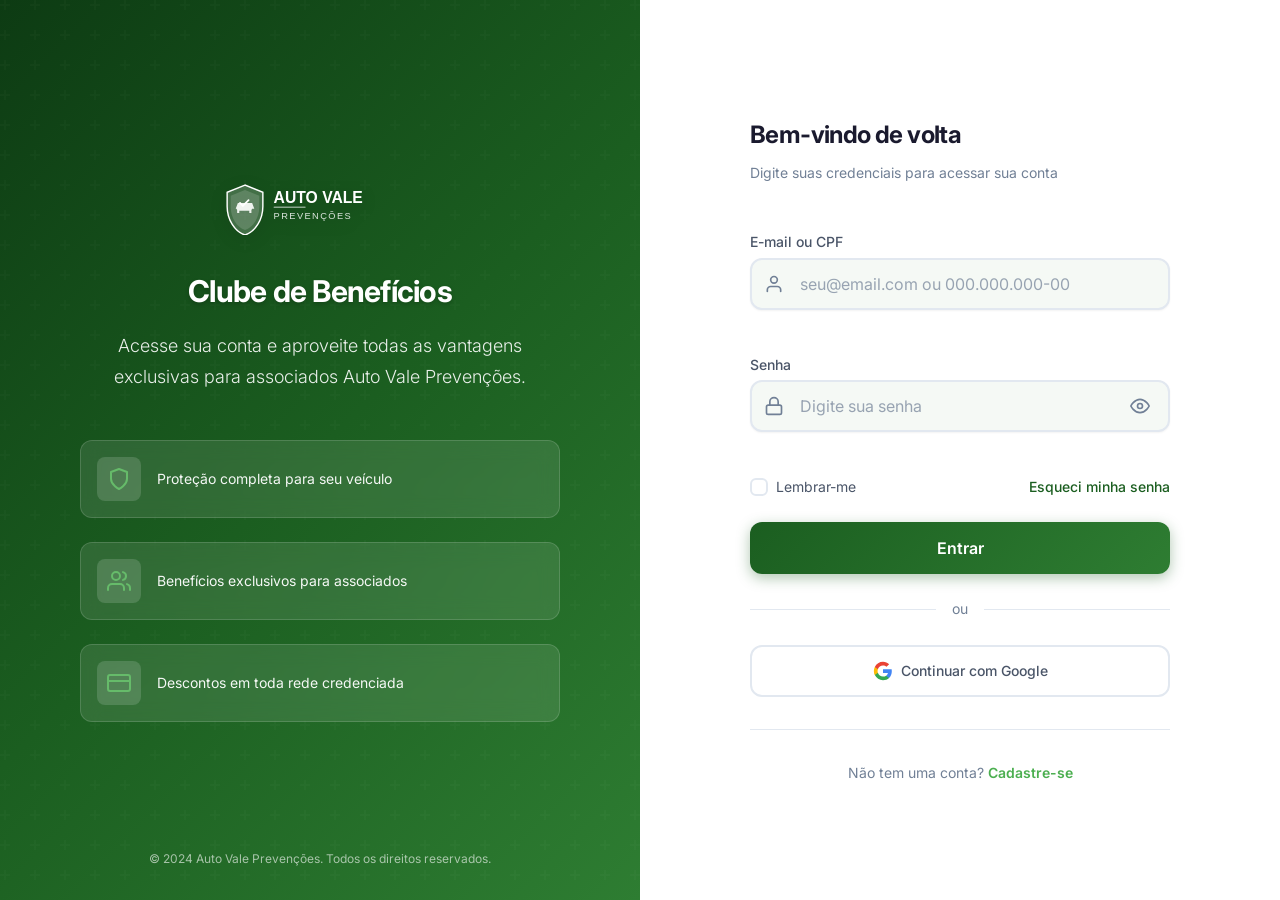
==== index.html @ e15c5bf7 "feat: Página de login Auto Vale Prevenções - Layout split-screen responsivo (branding + formulário) " ====
<!DOCTYPE html>
<html lang="pt-BR">
<head>
    <meta charset="UTF-8">
    <meta name="viewport" content="width=device-width, initial-scale=1.0">
    <meta name="description" content="Auto Vale Prevenções - Clube de Benefícios - Acesse sua conta">
    <meta name="theme-color" content="#1B5E20">
    <title>Login - Clube Auto Vale Prevenções</title>
    <link rel="preconnect" href="https://fonts.googleapis.com">
    <link rel="preconnect" href="https://fonts.gstatic.com" crossorigin>
    <link href="https://fonts.googleapis.com/css2?family=Inter:wght@300;400;500;600;700&display=swap" rel="stylesheet">
    <link rel="stylesheet" href="styles.css">
    <link rel="icon" type="image/svg+xml" href="assets/favicon.svg">
</head>
<body>
    <div class="login-container">
        <!-- Painel Esquerdo - Branding -->
        <div class="branding-panel">
            <div class="branding-overlay"></div>
            <div class="branding-content">
                <div class="branding-logo">
                    <img src="assets/logo-white.svg" alt="Auto Vale Prevenções" class="logo-img">
                </div>
                <h1 class="branding-title">Clube de Benefícios</h1>
                <p class="branding-subtitle">Acesse sua conta e aproveite todas as vantagens exclusivas para associados Auto Vale Prevenções.</p>
                <div class="branding-features">
                    <div class="feature-item">
                        <div class="feature-icon">
                            <svg xmlns="http://www.w3.org/2000/svg" width="24" height="24" viewBox="0 0 24 24" fill="none" stroke="currentColor" stroke-width="2" stroke-linecap="round" stroke-linejoin="round"><path d="M12 22s8-4 8-10V5l-8-3-8 3v7c0 6 8 10 8 10z"></path></svg>
                        </div>
                        <span>Proteção completa para seu veículo</span>
                    </div>
                    <div class="feature-item">
                        <div class="feature-icon">
                            <svg xmlns="http://www.w3.org/2000/svg" width="24" height="24" viewBox="0 0 24 24" fill="none" stroke="currentColor" stroke-width="2" stroke-linecap="round" stroke-linejoin="round"><path d="M17 21v-2a4 4 0 0 0-4-4H5a4 4 0 0 0-4 4v2"></path><circle cx="9" cy="7" r="4"></circle><path d="M23 21v-2a4 4 0 0 0-3-3.87"></path><path d="M16 3.13a4 4 0 0 1 0 7.75"></path></svg>
                        </div>
                        <span>Benefícios exclusivos para associados</span>
                    </div>
                    <div class="feature-item">
                        <div class="feature-icon">
                            <svg xmlns="http://www.w3.org/2000/svg" width="24" height="24" viewBox="0 0 24 24" fill="none" stroke="currentColor" stroke-width="2" stroke-linecap="round" stroke-linejoin="round"><rect x="1" y="4" width="22" height="16" rx="2" ry="2"></rect><line x1="1" y1="10" x2="23" y2="10"></line></svg>
                        </div>
                        <span>Descontos em toda rede credenciada</span>
                    </div>
                </div>
            </div>
            <div class="branding-footer">
                <p>&copy; 2024 Auto Vale Prevenções. Todos os direitos reservados.</p>
            </div>
        </div>

        <!-- Painel Direito - Formulário de Login -->
        <div class="form-panel">
            <div class="form-wrapper">
                <div class="mobile-logo">
                    <img src="assets/logo-color.svg" alt="Auto Vale Prevenções" class="logo-img-mobile">
                </div>
                <div class="form-header">
                    <h2 class="form-title">Bem-vindo de volta</h2>
                    <p class="form-subtitle">Digite suas credenciais para acessar sua conta</p>
                </div>
                <form id="loginForm" class="login-form" novalidate>
                    <div class="form-group">
                        <label for="email" class="form-label">E-mail ou CPF</label>
                        <div class="input-wrapper">
                            <div class="input-icon">
                                <svg xmlns="http://www.w3.org/2000/svg" width="20" height="20" viewBox="0 0 24 24" fill="none" stroke="currentColor" stroke-width="2" stroke-linecap="round" stroke-linejoin="round"><path d="M20 21v-2a4 4 0 0 0-4-4H8a4 4 0 0 0-4 4v2"></path><circle cx="12" cy="7" r="4"></circle></svg>
                            </div>
                            <input type="text" id="email" name="email" class="form-input" placeholder="seu@email.com ou 000.000.000-00" autocomplete="username" required>
                        </div>
                        <span class="error-message" id="emailError"></span>
                    </div>
                    <div class="form-group">
                        <label for="password" class="form-label">Senha</label>
                        <div class="input-wrapper">
                            <div class="input-icon">
                                <svg xmlns="http://www.w3.org/2000/svg" width="20" height="20" viewBox="0 0 24 24" fill="none" stroke="currentColor" stroke-width="2" stroke-linecap="round" stroke-linejoin="round"><rect x="3" y="11" width="18" height="11" rx="2" ry="2"></rect><path d="M7 11V7a5 5 0 0 1 10 0v4"></path></svg>
                            </div>
                            <input type="password" id="password" name="password" class="form-input" placeholder="Digite sua senha" autocomplete="current-password" required>
                            <button type="button" class="toggle-password" id="togglePassword" aria-label="Mostrar senha">
                                <svg xmlns="http://www.w3.org/2000/svg" width="20" height="20" viewBox="0 0 24 24" fill="none" stroke="currentColor" stroke-width="2" stroke-linecap="round" stroke-linejoin="round" class="eye-icon"><path d="M1 12s4-8 11-8 11 8 11 8-4 8-11 8-11-8-11-8z"></path><circle cx="12" cy="12" r="3"></circle></svg>
                                <svg xmlns="http://www.w3.org/2000/svg" width="20" height="20" viewBox="0 0 24 24" fill="none" stroke="currentColor" stroke-width="2" stroke-linecap="round" stroke-linejoin="round" class="eye-off-icon" style="display:none;"><path d="M17.94 17.94A10.07 10.07 0 0 1 12 20c-7 0-11-8-11-8a18.45 18.45 0 0 1 5.06-5.94M9.9 4.24A9.12 9.12 0 0 1 12 4c7 0 11 8 11 8a18.5 18.5 0 0 1-2.16 3.19m-6.72-1.07a3 3 0 1 1-4.24-4.24"></path><line x1="1" y1="1" x2="23" y2="23"></line></svg>
                            </button>
                        </div>
                        <span class="error-message" id="passwordError"></span>
                    </div>
                    <div class="form-options">
                        <label class="checkbox-wrapper">
                            <input type="checkbox" id="remember" name="remember" class="checkbox-input">
                            <span class="checkbox-custom"></span>
                            <span class="checkbox-label">Lembrar-me</span>
                        </label>
                        <a href="#" class="forgot-link">Esqueci minha senha</a>
                    </div>
                    <button type="submit" class="btn-login" id="btnLogin">
                        <span class="btn-text">Entrar</span>
                        <div class="btn-loader" style="display:none;">
                            <div class="spinner"></div>
                        </div>
                    </button>
                    <div class="divider">
                        <span class="divider-text">ou</span>
                    </div>
                    <button type="button" class="btn-social btn-google">
                        <svg xmlns="http://www.w3.org/2000/svg" width="20" height="20" viewBox="0 0 24 24"><path d="M22.56 12.25c0-.78-.07-1.53-.2-2.25H12v4.26h5.92c-.26 1.37-1.04 2.53-2.21 3.31v2.77h3.57c2.08-1.92 3.28-4.74 3.28-8.09z" fill="#4285F4"/><path d="M12 23c2.97 0 5.46-.98 7.28-2.66l-3.57-2.77c-.98.66-2.23 1.06-3.71 1.06-2.86 0-5.29-1.93-6.16-4.53H2.18v2.84C3.99 20.53 7.7 23 12 23z" fill="#34A853"/><path d="M5.84 14.09c-.22-.66-.35-1.36-.35-2.09s.13-1.43.35-2.09V7.07H2.18C1.43 8.55 1 10.22 1 12s.43 3.45 1.18 4.93l2.85-2.22.81-.62z" fill="#FBBC05"/><path d="M12 5.38c1.62 0 3.06.56 4.21 1.64l3.15-3.15C17.45 2.09 14.97 1 12 1 7.7 1 3.99 3.47 2.18 7.07l3.66 2.84c.87-2.6 3.3-4.53 6.16-4.53z" fill="#EA4335"/></svg>
                        <span>Continuar com Google</span>
                    </button>
                </form>
                <div class="signup-link">
                    <p>Não tem uma conta? <a href="#">Cadastre-se</a></p>
                </div>
            </div>
        </div>
    </div>
    <div class="toast" id="toast">
        <div class="toast-icon"></div>
        <span class="toast-message"></span>
    </div>
    <script src="scripts.js"></script>
</body>
</html>
---- styles.css ----
/* AUTO VALE PREVENÇÕES - Design System */
:root {
    --primary-color: #1B5E20;
    --primary-light: #2E7D32;
    --primary-dark: #0D3B13;
    --secondary-color: #4CAF50;
    --accent-color: #66BB6A;
    --accent-light: #A5D6A7;
    --background-color: #FFFFFF;
    --background-light: #F5F9F5;
    --surface-color: #FAFFFE;
    --text-color: #1A1A2E;
    --text-secondary: #4A5568;
    --text-muted: #718096;
    --border-color: #E2E8F0;
    --border-focus: var(--primary-color);
    --gradient-primary: linear-gradient(135deg, var(--primary-dark) 0%, var(--primary-color) 50%, var(--primary-light) 100%);
    --gradient-button: linear-gradient(135deg, var(--primary-color) 0%, var(--primary-light) 100%);
    --gradient-hover: linear-gradient(135deg, var(--primary-dark) 0%, var(--primary-color) 100%);
    --shadow-sm: 0 1px 2px rgba(0,0,0,0.05);
    --shadow-md: 0 4px 6px -1px rgba(0,0,0,0.1), 0 2px 4px -1px rgba(0,0,0,0.06);
    --shadow-xl: 0 20px 25px -5px rgba(0,0,0,0.1), 0 10px 10px -5px rgba(0,0,0,0.04);
    --shadow-button: 0 4px 14px rgba(27,94,32,0.35);
    --font-family: 'Inter', -apple-system, BlinkMacSystemFont, 'Segoe UI', Roboto, sans-serif;
    --font-size-xs: 0.75rem;
    --font-size-sm: 0.875rem;
    --font-size-base: 1rem;
    --font-size-lg: 1.125rem;
    --font-size-xl: 1.25rem;
    --font-size-2xl: 1.5rem;
    --font-size-3xl: 1.875rem;
    --spacing-xs: 0.25rem;
    --spacing-sm: 0.5rem;
    --spacing-md: 1rem;
    --spacing-lg: 1.5rem;
    --spacing-xl: 2rem;
    --spacing-2xl: 3rem;
    --radius-sm: 0.375rem;
    --radius-md: 0.5rem;
    --radius-lg: 0.75rem;
    --transition-fast: 150ms ease;
    --transition-base: 250ms ease;
    --transition-slow: 350ms ease;
    --error-color: #DC2626;
    --error-bg: #FEF2F2;
    --success-color: #16A34A;
}


*, *::before, *::after { margin:0; padding:0; box-sizing:border-box; }
html { font-size:16px; -webkit-text-size-adjust:100%; scroll-behavior:smooth; }
body { font-family:var(--font-family); font-size:var(--font-size-base); line-height:1.6; color:var(--text-color); background-color:var(--background-color); -webkit-font-smoothing:antialiased; overflow:hidden; height:100vh; }
a { color:var(--primary-color); text-decoration:none; transition:color var(--transition-fast); }
a:hover { color:var(--primary-light); text-decoration:underline; }
img { max-width:100%; height:auto; display:block; }
button { cursor:pointer; border:none; outline:none; font-family:inherit; }
input { font-family:inherit; outline:none; border:none; }
.login-container { display:flex; min-height:100vh; width:100%; }


/* Branding Panel */
.branding-panel { position:relative; width:50%; display:flex; flex-direction:column; justify-content:center; align-items:center; padding:var(--spacing-2xl); background:var(--gradient-primary); overflow:hidden; }
.branding-overlay { position:absolute; top:0; left:0; right:0; bottom:0; background:url("data:image/svg+xml,%3Csvg width='60' height='60' viewBox='0 0 60 60' xmlns='http://www.w3.org/2000/svg'%3E%3Cg fill='none' fill-rule='evenodd'%3E%3Cg fill='%23ffffff' fill-opacity='0.03'%3E%3Cpath d='M36 34v-4h-2v4h-4v2h4v4h2v-4h4v-2h-4zm0-30V0h-2v4h-4v2h4v4h2V6h4V4h-4zM6 34v-4H4v4H0v2h4v4h2v-4h4v-2H6zM6 4V0H4v4H0v2h4v4h2V6h4V4H6z'/%3E%3C/g%3E%3C/g%3E%3C/svg%3E"); opacity:0.6; }
.branding-content { position:relative; z-index:1; text-align:center; color:#FFF; max-width:480px; animation:fadeInUp 0.8s ease-out; }
.branding-logo { margin-bottom:var(--spacing-xl); }
.logo-img { width:200px; height:auto; margin:0 auto; filter:drop-shadow(0 4px 8px rgba(0,0,0,0.2)); }
.branding-title { font-size:var(--font-size-3xl); font-weight:700; margin-bottom:var(--spacing-md); letter-spacing:-0.025em; text-shadow:0 2px 4px rgba(0,0,0,0.2); }
.branding-subtitle { font-size:var(--font-size-lg); font-weight:300; opacity:0.9; line-height:1.7; margin-bottom:var(--spacing-2xl); }
.branding-features { display:flex; flex-direction:column; gap:var(--spacing-lg); text-align:left; }
.feature-item { display:flex; align-items:center; gap:var(--spacing-md); padding:var(--spacing-md); background:rgba(255,255,255,0.1); border-radius:var(--radius-lg); backdrop-filter:blur(10px); border:1px solid rgba(255,255,255,0.15); transition:transform var(--transition-base), background var(--transition-base); }
.feature-item:hover { transform:translateX(8px); background:rgba(255,255,255,0.15); }
.feature-icon { display:flex; align-items:center; justify-content:center; width:44px; height:44px; min-width:44px; background:rgba(255,255,255,0.15); border-radius:var(--radius-md); color:var(--accent-color); }
.feature-item span { font-size:var(--font-size-sm); font-weight:400; opacity:0.95; }
.branding-footer { position:absolute; bottom:var(--spacing-xl); left:0; right:0; text-align:center; z-index:1; }
.branding-footer p { color:rgba(255,255,255,0.6); font-size:var(--font-size-xs); }


/* Form Panel */
.form-panel { width:50%; display:flex; align-items:center; justify-content:center; padding:var(--spacing-xl); background-color:var(--background-color); overflow-y:auto; }
.form-wrapper { width:100%; max-width:420px; animation:fadeIn 0.6s ease-out; }
.mobile-logo { display:none; text-align:center; margin-bottom:var(--spacing-xl); }
.logo-img-mobile { width:160px; height:auto; margin:0 auto; }
.form-header { margin-bottom:var(--spacing-2xl); }
.form-title { font-size:var(--font-size-2xl); font-weight:700; color:var(--text-color); margin-bottom:var(--spacing-sm); letter-spacing:-0.025em; }
.form-subtitle { font-size:var(--font-size-sm); color:var(--text-muted); line-height:1.5; }
.login-form { display:flex; flex-direction:column; gap:var(--spacing-lg); }
.form-group { display:flex; flex-direction:column; gap:var(--spacing-xs); }
.form-label { font-size:var(--font-size-sm); font-weight:500; color:var(--text-secondary); }
.input-wrapper { position:relative; display:flex; align-items:center; }
.input-icon { position:absolute; left:14px; display:flex; align-items:center; color:var(--text-muted); transition:color var(--transition-fast); pointer-events:none; z-index:1; }
.form-input { width:100%; padding:14px 14px 14px 48px; font-size:var(--font-size-base); color:var(--text-color); background-color:var(--background-light); border:2px solid var(--border-color); border-radius:var(--radius-lg); transition:all var(--transition-base); box-shadow:var(--shadow-sm); }
.form-input::placeholder { color:var(--text-muted); opacity:0.7; }
.form-input:hover { border-color:var(--accent-light); background-color:var(--background-color); }
.form-input:focus { border-color:var(--primary-color); background-color:var(--background-color); box-shadow:0 0 0 4px rgba(27,94,32,0.1); }
.input-wrapper:focus-within .input-icon { color:var(--primary-color); }
.form-input.error { border-color:var(--error-color); background-color:var(--error-bg); }
.form-input.error:focus { box-shadow:0 0 0 4px rgba(220,38,38,0.1); }
.toggle-password { position:absolute; right:14px; display:flex; align-items:center; justify-content:center; width:32px; height:32px; border-radius:var(--radius-md); background:transparent; color:var(--text-muted); transition:all var(--transition-fast); }
.toggle-password:hover { color:var(--primary-color); background:var(--background-light); }
.error-message { font-size:var(--font-size-xs); color:var(--error-color); min-height:16px; opacity:0; transform:translateY(-4px); transition:all var(--transition-fast); }
.error-message.visible { opacity:1; transform:translateY(0); }


/* Form Options */
.form-options { display:flex; align-items:center; justify-content:space-between; }
.checkbox-wrapper { display:flex; align-items:center; gap:var(--spacing-sm); cursor:pointer; user-select:none; }
.checkbox-input { position:absolute; opacity:0; width:0; height:0; }
.checkbox-custom { width:18px; height:18px; border:2px solid var(--border-color); border-radius:var(--radius-sm); transition:all var(--transition-fast); position:relative; flex-shrink:0; }
.checkbox-input:checked + .checkbox-custom { background-color:var(--primary-color); border-color:var(--primary-color); }
.checkbox-input:checked + .checkbox-custom::after { content:''; position:absolute; top:2px; left:5px; width:4px; height:8px; border:solid #FFF; border-width:0 2px 2px 0; transform:rotate(45deg); }
.checkbox-input:focus + .checkbox-custom { box-shadow:0 0 0 3px rgba(27,94,32,0.15); }
.checkbox-label { font-size:var(--font-size-sm); color:var(--text-secondary); }
.forgot-link { font-size:var(--font-size-sm); font-weight:500; color:var(--primary-color); }
.forgot-link:hover { color:var(--primary-light); text-decoration:underline; }
/* Button */
.btn-login { width:100%; padding:16px; font-size:var(--font-size-base); font-weight:600; color:#FFF; background:var(--gradient-button); border:none; border-radius:var(--radius-lg); box-shadow:var(--shadow-button); transition:all var(--transition-base); position:relative; overflow:hidden; display:flex; align-items:center; justify-content:center; gap:var(--spacing-sm); }
.btn-login::before { content:''; position:absolute; top:0; left:-100%; width:100%; height:100%; background:linear-gradient(90deg, transparent, rgba(255,255,255,0.2), transparent); transition:left 0.5s ease; }
.btn-login:hover { background:var(--gradient-hover); box-shadow:0 6px 20px rgba(27,94,32,0.45); transform:translateY(-1px); }
.btn-login:hover::before { left:100%; }
.btn-login:active { transform:translateY(0); box-shadow:var(--shadow-md); }
.btn-login:disabled { opacity:0.7; cursor:not-allowed; transform:none; }
.btn-loader { display:flex; align-items:center; justify-content:center; }
.spinner { width:20px; height:20px; border:2px solid rgba(255,255,255,0.3); border-top:2px solid #FFF; border-radius:50%; animation:spin 0.8s linear infinite; }
/* Divider */
.divider { display:flex; align-items:center; gap:var(--spacing-md); }
.divider::before, .divider::after { content:''; flex:1; height:1px; background-color:var(--border-color); }
.divider-text { font-size:var(--font-size-sm); color:var(--text-muted); }
/* Social */
.btn-social { width:100%; padding:14px; font-size:var(--font-size-sm); font-weight:500; color:var(--text-secondary); background-color:var(--background-color); border:2px solid var(--border-color); border-radius:var(--radius-lg); display:flex; align-items:center; justify-content:center; gap:var(--spacing-sm); transition:all var(--transition-base); }
.btn-social:hover { border-color:var(--secondary-color); background-color:var(--background-light); box-shadow:var(--shadow-sm); }
.btn-social:active { transform:scale(0.98); }
/* Signup */
.signup-link { text-align:center; margin-top:var(--spacing-xl); padding-top:var(--spacing-xl); border-top:1px solid var(--border-color); }
.signup-link p { font-size:var(--font-size-sm); color:var(--text-muted); }
.signup-link a { font-weight:600; color:var(--secondary-color); }
.signup-link a:hover { color:var(--primary-light); }


/* Toast */
.toast { position:fixed; top:24px; right:24px; display:flex; align-items:center; gap:var(--spacing-md); padding:16px 24px; background-color:var(--background-color); border-radius:var(--radius-lg); box-shadow:var(--shadow-xl); border-left:4px solid var(--primary-color); transform:translateX(calc(100% + 24px)); opacity:0; transition:all var(--transition-slow); z-index:1000; }
.toast.show { transform:translateX(0); opacity:1; }
.toast.error { border-left-color:var(--error-color); }
.toast.success { border-left-color:var(--success-color); }
.toast-message { font-size:var(--font-size-sm); font-weight:500; color:var(--text-color); }
/* Animations */
@keyframes fadeIn { from{opacity:0} to{opacity:1} }
@keyframes fadeInUp { from{opacity:0;transform:translateY(20px)} to{opacity:1;transform:translateY(0)} }
@keyframes spin { to{transform:rotate(360deg)} }
@keyframes shake { 0%,100%{transform:translateX(0)} 10%,30%,50%,70%,90%{transform:translateX(-4px)} 20%,40%,60%,80%{transform:translateX(4px)} }
.shake { animation:shake 0.5s ease-in-out; }
/* Responsive */
@media(max-width:1024px){ .branding-panel{width:45%;padding:var(--spacing-xl)} .form-panel{width:55%} .branding-title{font-size:var(--font-size-2xl)} .branding-subtitle{font-size:var(--font-size-base)} }
@media(max-width:768px){ body{overflow-y:auto;height:auto} .login-container{flex-direction:column;min-height:100vh} .branding-panel{display:none} .form-panel{width:100%;min-height:100vh;padding:var(--spacing-xl) var(--spacing-lg);align-items:flex-start;padding-top:60px} .form-wrapper{max-width:100%} .mobile-logo{display:block} .form-title{font-size:var(--font-size-xl)} }
@media(max-width:480px){ .form-panel{padding:var(--spacing-lg) var(--spacing-md);padding-top:40px} .form-input{padding:12px 12px 12px 44px;font-size:var(--font-size-sm)} .btn-login{padding:14px} .form-options{flex-direction:column;align-items:flex-start;gap:var(--spacing-sm)} .toast{top:12px;right:12px;left:12px;transform:translateY(-100%)} .toast.show{transform:translateY(0)} }
@media(max-width:375px){ .form-panel{padding:var(--spacing-md);padding-top:30px} .form-header{margin-bottom:var(--spacing-lg)} .logo-img-mobile{width:130px} }
@media(min-width:1440px){ .branding-content{max-width:540px} .form-wrapper{max-width:460px} .branding-title{font-size:2.5rem} }
@media(prefers-reduced-motion:reduce){ *,*::before,*::after{animation-duration:0.01ms!important;transition-duration:0.01ms!important} }
@media(prefers-color-scheme:dark){ :root{--background-color:#0F1419;--background-light:#1A2332;--text-color:#E8EBED;--text-secondary:#A0AEC0;--text-muted:#718096;--border-color:#2D3748} .form-input{color:var(--text-color)} .btn-social{background-color:var(--background-light);color:var(--text-color)} .toast{background-color:#1E2A3A} }
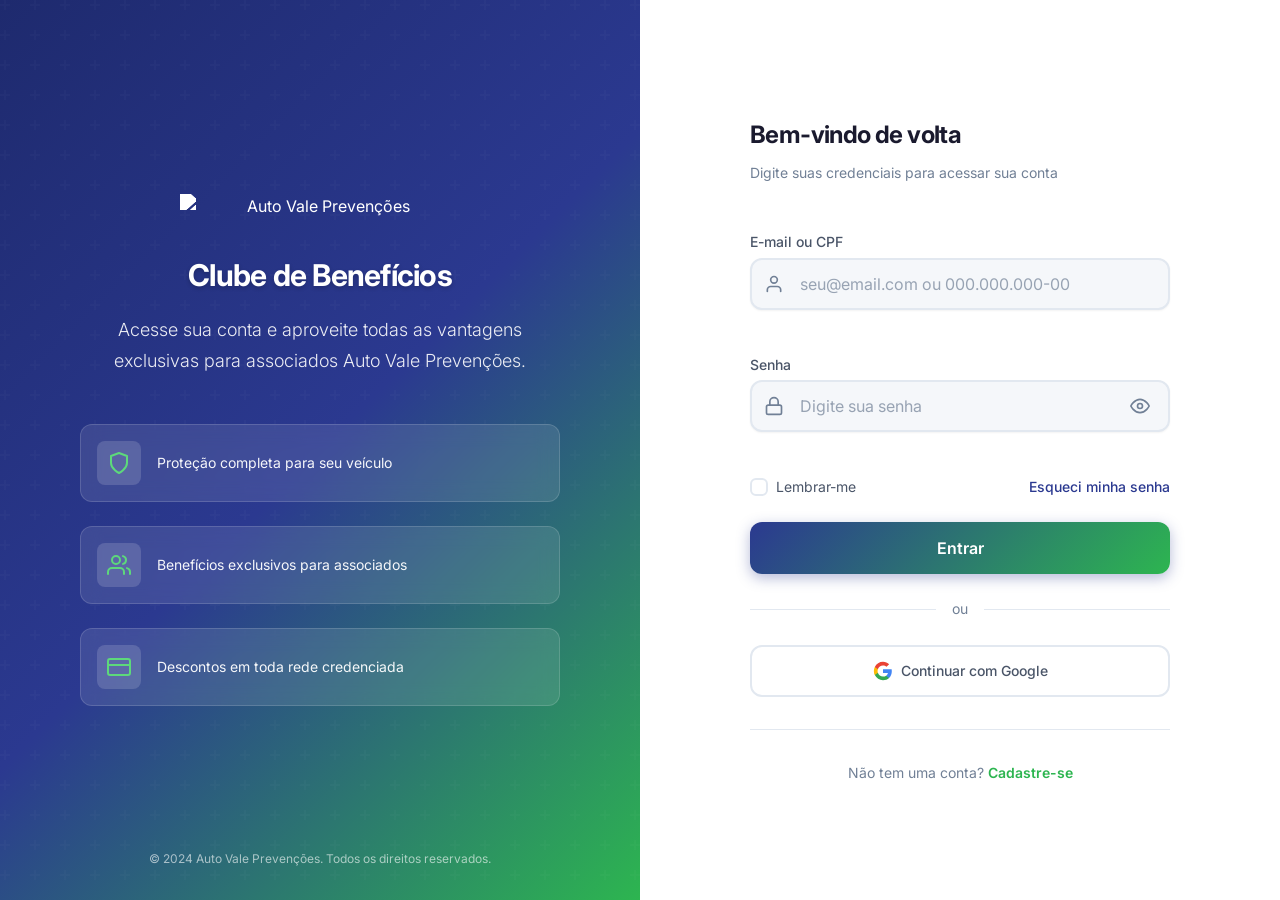
==== commit f397c225: "fix: Usa imagens originais da marca sem modificação IMPORTANTE: Os arquivos logo-autovale.png e icon" ====
--- a/index.html
+++ b/index.html
@@ -10,7 +10,7 @@
     <link rel="preconnect" href="https://fonts.gstatic.com" crossorigin>
     <link href="https://fonts.googleapis.com/css2?family=Inter:wght@300;400;500;600;700&display=swap" rel="stylesheet">
     <link rel="stylesheet" href="styles.css">
-    <link rel="icon" type="image/svg+xml" href="assets/favicon.svg">
+    <link rel="icon" type="image/png" href="assets/icone-autovale.png">
 </head>
 <body>
     <div class="login-container">
@@ -19,7 +19,8 @@
             <div class="branding-overlay"></div>
             <div class="branding-content">
                 <div class="branding-logo">
-                    <img src="assets/logo-white.svg" alt="Auto Vale Prevenções" class="logo-img">
+                    <!-- Logo original da marca - arquivo fornecido pelo cliente (versão branca/monocromática) -->
+                    <img src="assets/logo-autovale.png" alt="Auto Vale Prevenções" class="logo-img logo-branding">
                 </div>
                 <h1 class="branding-title">Clube de Benefícios</h1>
                 <p class="branding-subtitle">Acesse sua conta e aproveite todas as vantagens exclusivas para associados Auto Vale Prevenções.</p>
@@ -53,7 +54,8 @@
         <div class="form-panel">
             <div class="form-wrapper">
                 <div class="mobile-logo">
-                    <img src="assets/logo-color.svg" alt="Auto Vale Prevenções" class="logo-img-mobile">
+                    <!-- Logo original da marca - arquivo fornecido pelo cliente (versão colorida) -->
+                    <img src="assets/logo-autovale.png" alt="Auto Vale Prevenções" class="logo-img-mobile">
                 </div>
                 <div class="form-header">
                     <h2 class="form-title">Bem-vindo de volta</h2>
--- a/styles.css
+++ b/styles.css
@@ -1,26 +1,26 @@
 /* AUTO VALE PREVENÇÕES - Design System */
 :root {
-    --primary-color: #1B5E20;
-    --primary-light: #2E7D32;
-    --primary-dark: #0D3B13;
-    --secondary-color: #4CAF50;
-    --accent-color: #66BB6A;
-    --accent-light: #A5D6A7;
+    --primary-color: #2B3990;
+    --primary-light: #3D4DA0;
+    --primary-dark: #1E2A6E;
+    --secondary-color: #2DB550;
+    --accent-color: #5DD97B;
+    --accent-light: #A8E6B8;
     --background-color: #FFFFFF;
-    --background-light: #F5F9F5;
-    --surface-color: #FAFFFE;
+    --background-light: #F5F7FA;
+    --surface-color: #FAFBFF;
     --text-color: #1A1A2E;
     --text-secondary: #4A5568;
     --text-muted: #718096;
     --border-color: #E2E8F0;
     --border-focus: var(--primary-color);
-    --gradient-primary: linear-gradient(135deg, var(--primary-dark) 0%, var(--primary-color) 50%, var(--primary-light) 100%);
-    --gradient-button: linear-gradient(135deg, var(--primary-color) 0%, var(--primary-light) 100%);
+    --gradient-primary: linear-gradient(135deg, var(--primary-dark) 0%, var(--primary-color) 50%, #2DB550 100%);
+    --gradient-button: linear-gradient(135deg, var(--primary-color) 0%, var(--secondary-color) 100%);
     --gradient-hover: linear-gradient(135deg, var(--primary-dark) 0%, var(--primary-color) 100%);
     --shadow-sm: 0 1px 2px rgba(0,0,0,0.05);
     --shadow-md: 0 4px 6px -1px rgba(0,0,0,0.1), 0 2px 4px -1px rgba(0,0,0,0.06);
     --shadow-xl: 0 20px 25px -5px rgba(0,0,0,0.1), 0 10px 10px -5px rgba(0,0,0,0.04);
-    --shadow-button: 0 4px 14px rgba(27,94,32,0.35);
+    --shadow-button: 0 4px 14px rgba(43,57,144,0.35);
     --font-family: 'Inter', -apple-system, BlinkMacSystemFont, 'Segoe UI', Roboto, sans-serif;
     --font-size-xs: 0.75rem;
     --font-size-sm: 0.875rem;
@@ -63,7 +63,8 @@
 .branding-overlay { position:absolute; top:0; left:0; right:0; bottom:0; background:url("data:image/svg+xml,%3Csvg width='60' height='60' viewBox='0 0 60 60' xmlns='http://www.w3.org/2000/svg'%3E%3Cg fill='none' fill-rule='evenodd'%3E%3Cg fill='%23ffffff' fill-opacity='0.03'%3E%3Cpath d='M36 34v-4h-2v4h-4v2h4v4h2v-4h4v-2h-4zm0-30V0h-2v4h-4v2h4v4h2V6h4V4h-4zM6 34v-4H4v4H0v2h4v4h2v-4h4v-2H6zM6 4V0H4v4H0v2h4v4h2V6h4V4H6z'/%3E%3C/g%3E%3C/g%3E%3C/svg%3E"); opacity:0.6; }
 .branding-content { position:relative; z-index:1; text-align:center; color:#FFF; max-width:480px; animation:fadeInUp 0.8s ease-out; }
 .branding-logo { margin-bottom:var(--spacing-xl); }
-.logo-img { width:200px; height:auto; margin:0 auto; filter:drop-shadow(0 4px 8px rgba(0,0,0,0.2)); }
+.logo-img { width:280px; height:auto; margin:0 auto; object-fit:contain; }
+.logo-branding { filter:brightness(0) invert(1); }
 .branding-title { font-size:var(--font-size-3xl); font-weight:700; margin-bottom:var(--spacing-md); letter-spacing:-0.025em; text-shadow:0 2px 4px rgba(0,0,0,0.2); }
 .branding-subtitle { font-size:var(--font-size-lg); font-weight:300; opacity:0.9; line-height:1.7; margin-bottom:var(--spacing-2xl); }
 .branding-features { display:flex; flex-direction:column; gap:var(--spacing-lg); text-align:left; }
@@ -79,7 +80,7 @@
 .form-panel { width:50%; display:flex; align-items:center; justify-content:center; padding:var(--spacing-xl); background-color:var(--background-color); overflow-y:auto; }
 .form-wrapper { width:100%; max-width:420px; animation:fadeIn 0.6s ease-out; }
 .mobile-logo { display:none; text-align:center; margin-bottom:var(--spacing-xl); }
-.logo-img-mobile { width:160px; height:auto; margin:0 auto; }
+.logo-img-mobile { max-width:240px; width:100%; height:auto; margin:0 auto; object-fit:contain; }
 .form-header { margin-bottom:var(--spacing-2xl); }
 .form-title { font-size:var(--font-size-2xl); font-weight:700; color:var(--text-color); margin-bottom:var(--spacing-sm); letter-spacing:-0.025em; }
 .form-subtitle { font-size:var(--font-size-sm); color:var(--text-muted); line-height:1.5; }
@@ -91,7 +92,7 @@
 .form-input { width:100%; padding:14px 14px 14px 48px; font-size:var(--font-size-base); color:var(--text-color); background-color:var(--background-light); border:2px solid var(--border-color); border-radius:var(--radius-lg); transition:all var(--transition-base); box-shadow:var(--shadow-sm); }
 .form-input::placeholder { color:var(--text-muted); opacity:0.7; }
 .form-input:hover { border-color:var(--accent-light); background-color:var(--background-color); }
-.form-input:focus { border-color:var(--primary-color); background-color:var(--background-color); box-shadow:0 0 0 4px rgba(27,94,32,0.1); }
+.form-input:focus { border-color:var(--primary-color); background-color:var(--background-color); box-shadow:0 0 0 4px rgba(43,57,144,0.1); }
 .input-wrapper:focus-within .input-icon { color:var(--primary-color); }
 .form-input.error { border-color:var(--error-color); background-color:var(--error-bg); }
 .form-input.error:focus { box-shadow:0 0 0 4px rgba(220,38,38,0.1); }
@@ -108,14 +109,14 @@
 .checkbox-custom { width:18px; height:18px; border:2px solid var(--border-color); border-radius:var(--radius-sm); transition:all var(--transition-fast); position:relative; flex-shrink:0; }
 .checkbox-input:checked + .checkbox-custom { background-color:var(--primary-color); border-color:var(--primary-color); }
 .checkbox-input:checked + .checkbox-custom::after { content:''; position:absolute; top:2px; left:5px; width:4px; height:8px; border:solid #FFF; border-width:0 2px 2px 0; transform:rotate(45deg); }
-.checkbox-input:focus + .checkbox-custom { box-shadow:0 0 0 3px rgba(27,94,32,0.15); }
+.checkbox-input:focus + .checkbox-custom { box-shadow:0 0 0 3px rgba(43,57,144,0.15); }
 .checkbox-label { font-size:var(--font-size-sm); color:var(--text-secondary); }
 .forgot-link { font-size:var(--font-size-sm); font-weight:500; color:var(--primary-color); }
 .forgot-link:hover { color:var(--primary-light); text-decoration:underline; }
 /* Button */
 .btn-login { width:100%; padding:16px; font-size:var(--font-size-base); font-weight:600; color:#FFF; background:var(--gradient-button); border:none; border-radius:var(--radius-lg); box-shadow:var(--shadow-button); transition:all var(--transition-base); position:relative; overflow:hidden; display:flex; align-items:center; justify-content:center; gap:var(--spacing-sm); }
 .btn-login::before { content:''; position:absolute; top:0; left:-100%; width:100%; height:100%; background:linear-gradient(90deg, transparent, rgba(255,255,255,0.2), transparent); transition:left 0.5s ease; }
-.btn-login:hover { background:var(--gradient-hover); box-shadow:0 6px 20px rgba(27,94,32,0.45); transform:translateY(-1px); }
+.btn-login:hover { background:var(--gradient-hover); box-shadow:0 6px 20px rgba(43,57,144,0.45); transform:translateY(-1px); }
 .btn-login:hover::before { left:100%; }
 .btn-login:active { transform:translateY(0); box-shadow:var(--shadow-md); }
 .btn-login:disabled { opacity:0.7; cursor:not-allowed; transform:none; }
@@ -152,7 +153,7 @@
 @media(max-width:1024px){ .branding-panel{width:45%;padding:var(--spacing-xl)} .form-panel{width:55%} .branding-title{font-size:var(--font-size-2xl)} .branding-subtitle{font-size:var(--font-size-base)} }
 @media(max-width:768px){ body{overflow-y:auto;height:auto} .login-container{flex-direction:column;min-height:100vh} .branding-panel{display:none} .form-panel{width:100%;min-height:100vh;padding:var(--spacing-xl) var(--spacing-lg);align-items:flex-start;padding-top:60px} .form-wrapper{max-width:100%} .mobile-logo{display:block} .form-title{font-size:var(--font-size-xl)} }
 @media(max-width:480px){ .form-panel{padding:var(--spacing-lg) var(--spacing-md);padding-top:40px} .form-input{padding:12px 12px 12px 44px;font-size:var(--font-size-sm)} .btn-login{padding:14px} .form-options{flex-direction:column;align-items:flex-start;gap:var(--spacing-sm)} .toast{top:12px;right:12px;left:12px;transform:translateY(-100%)} .toast.show{transform:translateY(0)} }
-@media(max-width:375px){ .form-panel{padding:var(--spacing-md);padding-top:30px} .form-header{margin-bottom:var(--spacing-lg)} .logo-img-mobile{width:130px} }
+@media(max-width:375px){ .form-panel{padding:var(--spacing-md);padding-top:30px} .form-header{margin-bottom:var(--spacing-lg)} .logo-img-mobile{max-width:180px} }
 @media(min-width:1440px){ .branding-content{max-width:540px} .form-wrapper{max-width:460px} .branding-title{font-size:2.5rem} }
 @media(prefers-reduced-motion:reduce){ *,*::before,*::after{animation-duration:0.01ms!important;transition-duration:0.01ms!important} }
 @media(prefers-color-scheme:dark){ :root{--background-color:#0F1419;--background-light:#1A2332;--text-color:#E8EBED;--text-secondary:#A0AEC0;--text-muted:#718096;--border-color:#2D3748} .form-input{color:var(--text-color)} .btn-social{background-color:var(--background-light);color:var(--text-color)} .toast{background-color:#1E2A3A} }
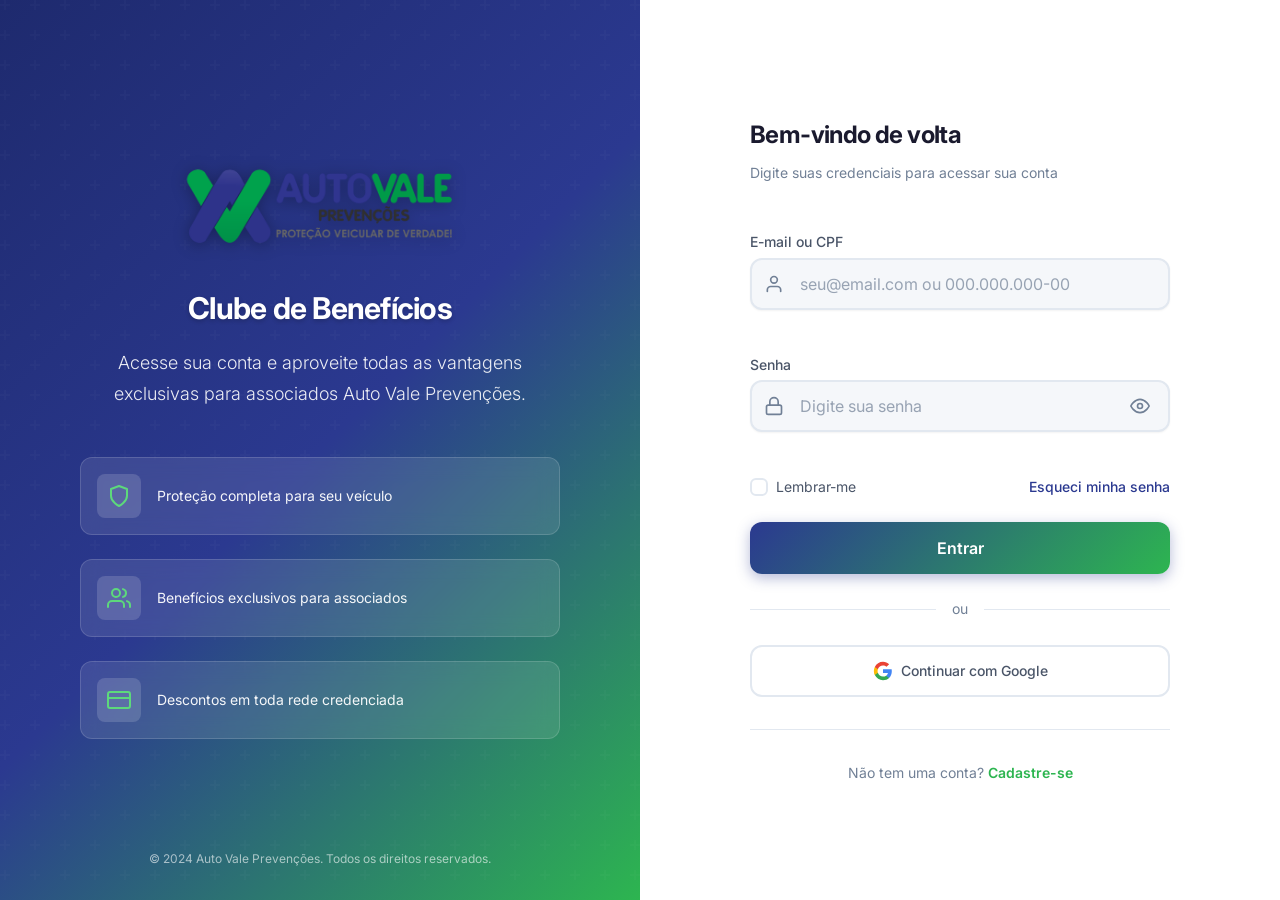
==== commit b46f9f73: "fix: Referencia logos originais enviadas pelo cliente - Logomarca.png (608x198px) = logo completa co" ====
--- a/index.html
+++ b/index.html
@@ -10,7 +10,7 @@
     <link rel="preconnect" href="https://fonts.gstatic.com" crossorigin>
     <link href="https://fonts.googleapis.com/css2?family=Inter:wght@300;400;500;600;700&display=swap" rel="stylesheet">
     <link rel="stylesheet" href="styles.css">
-    <link rel="icon" type="image/png" href="assets/icone-autovale.png">
+    <link rel="icon" type="image/png" href="assets/Logomarca 2.png">
 </head>
 <body>
     <div class="login-container">
@@ -19,8 +19,8 @@
             <div class="branding-overlay"></div>
             <div class="branding-content">
                 <div class="branding-logo">
-                    <!-- Logo original da marca - arquivo fornecido pelo cliente (versão branca/monocromática) -->
-                    <img src="assets/logo-autovale.png" alt="Auto Vale Prevenções" class="logo-img logo-branding">
+                    <!-- Logo original da marca - arquivo fornecido pelo cliente -->
+                    <img src="assets/Logomarca.png" alt="Auto Vale Prevenções" class="logo-img logo-branding">
                 </div>
                 <h1 class="branding-title">Clube de Benefícios</h1>
                 <p class="branding-subtitle">Acesse sua conta e aproveite todas as vantagens exclusivas para associados Auto Vale Prevenções.</p>
@@ -54,8 +54,8 @@
         <div class="form-panel">
             <div class="form-wrapper">
                 <div class="mobile-logo">
-                    <!-- Logo original da marca - arquivo fornecido pelo cliente (versão colorida) -->
-                    <img src="assets/logo-autovale.png" alt="Auto Vale Prevenções" class="logo-img-mobile">
+                    <!-- Logo original da marca - arquivo fornecido pelo cliente -->
+                    <img src="assets/Logomarca.png" alt="Auto Vale Prevenções" class="logo-img-mobile">
                 </div>
                 <div class="form-header">
                     <h2 class="form-title">Bem-vindo de volta</h2>
--- a/styles.css
+++ b/styles.css
@@ -64,7 +64,7 @@
 .branding-content { position:relative; z-index:1; text-align:center; color:#FFF; max-width:480px; animation:fadeInUp 0.8s ease-out; }
 .branding-logo { margin-bottom:var(--spacing-xl); }
 .logo-img { width:280px; height:auto; margin:0 auto; object-fit:contain; }
-.logo-branding { filter:brightness(0) invert(1); }
+.logo-branding { filter:drop-shadow(0 2px 8px rgba(0,0,0,0.3)); }
 .branding-title { font-size:var(--font-size-3xl); font-weight:700; margin-bottom:var(--spacing-md); letter-spacing:-0.025em; text-shadow:0 2px 4px rgba(0,0,0,0.2); }
 .branding-subtitle { font-size:var(--font-size-lg); font-weight:300; opacity:0.9; line-height:1.7; margin-bottom:var(--spacing-2xl); }
 .branding-features { display:flex; flex-direction:column; gap:var(--spacing-lg); text-align:left; }
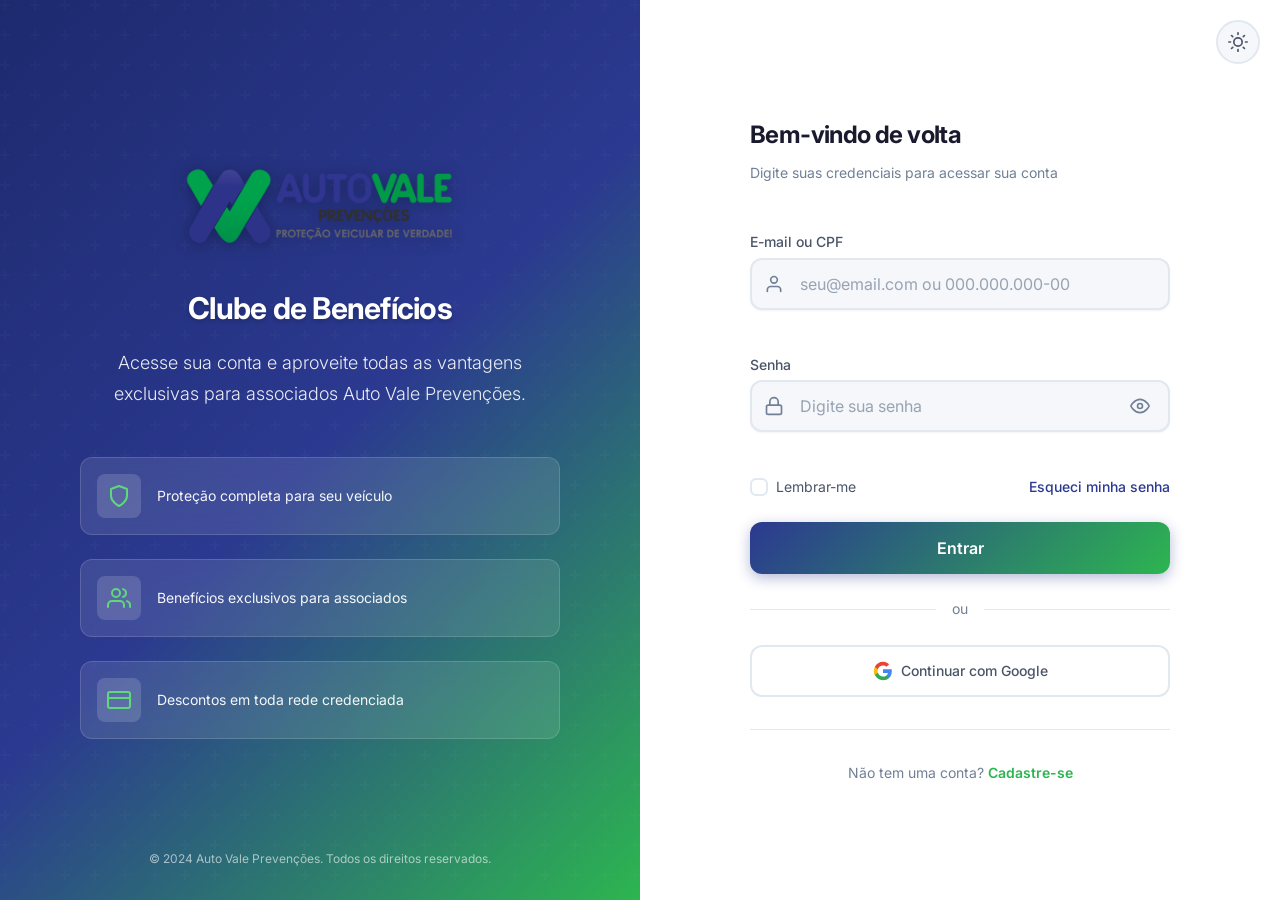
==== commit 59956987: "feat: Adiciona toggle dark/light mode com logo adaptativa - Botão de seleção de modo escuro/claro no" ====
--- a/index.html
+++ b/index.html
@@ -53,6 +53,12 @@
         <!-- Painel Direito - Formulário de Login -->
         <div class="form-panel">
             <div class="form-wrapper">
+                <!-- Toggle Dark/Light Mode -->
+                <button type="button" class="theme-toggle" id="themeToggle" aria-label="Alternar modo escuro/claro">
+                    <svg xmlns="http://www.w3.org/2000/svg" width="20" height="20" viewBox="0 0 24 24" fill="none" stroke="currentColor" stroke-width="2" stroke-linecap="round" stroke-linejoin="round" class="icon-sun"><circle cx="12" cy="12" r="5"></circle><line x1="12" y1="1" x2="12" y2="3"></line><line x1="12" y1="21" x2="12" y2="23"></line><line x1="4.22" y1="4.22" x2="5.64" y2="5.64"></line><line x1="18.36" y1="18.36" x2="19.78" y2="19.78"></line><line x1="1" y1="12" x2="3" y2="12"></line><line x1="21" y1="12" x2="23" y2="12"></line><line x1="4.22" y1="19.78" x2="5.64" y2="18.36"></line><line x1="18.36" y1="5.64" x2="19.78" y2="4.22"></line></svg>
+                    <svg xmlns="http://www.w3.org/2000/svg" width="20" height="20" viewBox="0 0 24 24" fill="none" stroke="currentColor" stroke-width="2" stroke-linecap="round" stroke-linejoin="round" class="icon-moon"><path d="M21 12.79A9 9 0 1 1 11.21 3 7 7 0 0 0 21 12.79z"></path></svg>
+                </button>
+
                 <div class="mobile-logo">
                     <!-- Logo original da marca - arquivo fornecido pelo cliente -->
                     <img src="assets/Logomarca.png" alt="Auto Vale Prevenções" class="logo-img-mobile">
--- a/styles.css
+++ b/styles.css
@@ -157,3 +157,31 @@
 @media(min-width:1440px){ .branding-content{max-width:540px} .form-wrapper{max-width:460px} .branding-title{font-size:2.5rem} }
 @media(prefers-reduced-motion:reduce){ *,*::before,*::after{animation-duration:0.01ms!important;transition-duration:0.01ms!important} }
 @media(prefers-color-scheme:dark){ :root{--background-color:#0F1419;--background-light:#1A2332;--text-color:#E8EBED;--text-secondary:#A0AEC0;--text-muted:#718096;--border-color:#2D3748} .form-input{color:var(--text-color)} .btn-social{background-color:var(--background-light);color:var(--text-color)} .toast{background-color:#1E2A3A} }
+
+
+
+/* ===== Theme Toggle Button ===== */
+.theme-toggle { position:absolute; top:20px; right:20px; display:flex; align-items:center; justify-content:center; width:44px; height:44px; border-radius:50%; background:var(--background-light); border:2px solid var(--border-color); color:var(--text-secondary); transition:all var(--transition-base); z-index:10; }
+.theme-toggle:hover { background:var(--border-color); color:var(--primary-color); transform:scale(1.05); }
+.theme-toggle .icon-moon { display:none; }
+.theme-toggle .icon-sun { display:block; }
+
+/* ===== Dark Mode (via class on html) ===== */
+html.dark-mode { --background-color:#0F1419; --background-light:#1A2332; --surface-color:#1E2A3A; --text-color:#E8EBED; --text-secondary:#A0AEC0; --text-muted:#718096; --border-color:#2D3748; }
+html.dark-mode .form-input { color:var(--text-color); }
+html.dark-mode .btn-social { background-color:var(--background-light); color:var(--text-color); }
+html.dark-mode .toast { background-color:var(--surface-color); }
+html.dark-mode .theme-toggle .icon-moon { display:block; }
+html.dark-mode .theme-toggle .icon-sun { display:none; }
+html.dark-mode .theme-toggle { background:var(--surface-color); border-color:var(--border-color); color:var(--text-muted); }
+
+/* Logo monocromática branca no modo escuro - APENAS mudança de cor via CSS filter */
+html.dark-mode .logo-img-mobile { filter:brightness(0) invert(1); }
+html.dark-mode .logo-branding { filter:brightness(0) invert(1); }
+
+/* Logo normal/colorida no modo claro (padrão) */
+.logo-img-mobile { filter:none; }
+.logo-branding { filter:drop-shadow(0 2px 8px rgba(0,0,0,0.3)); }
+
+/* Form panel position relative for toggle */
+.form-panel { position:relative; }
